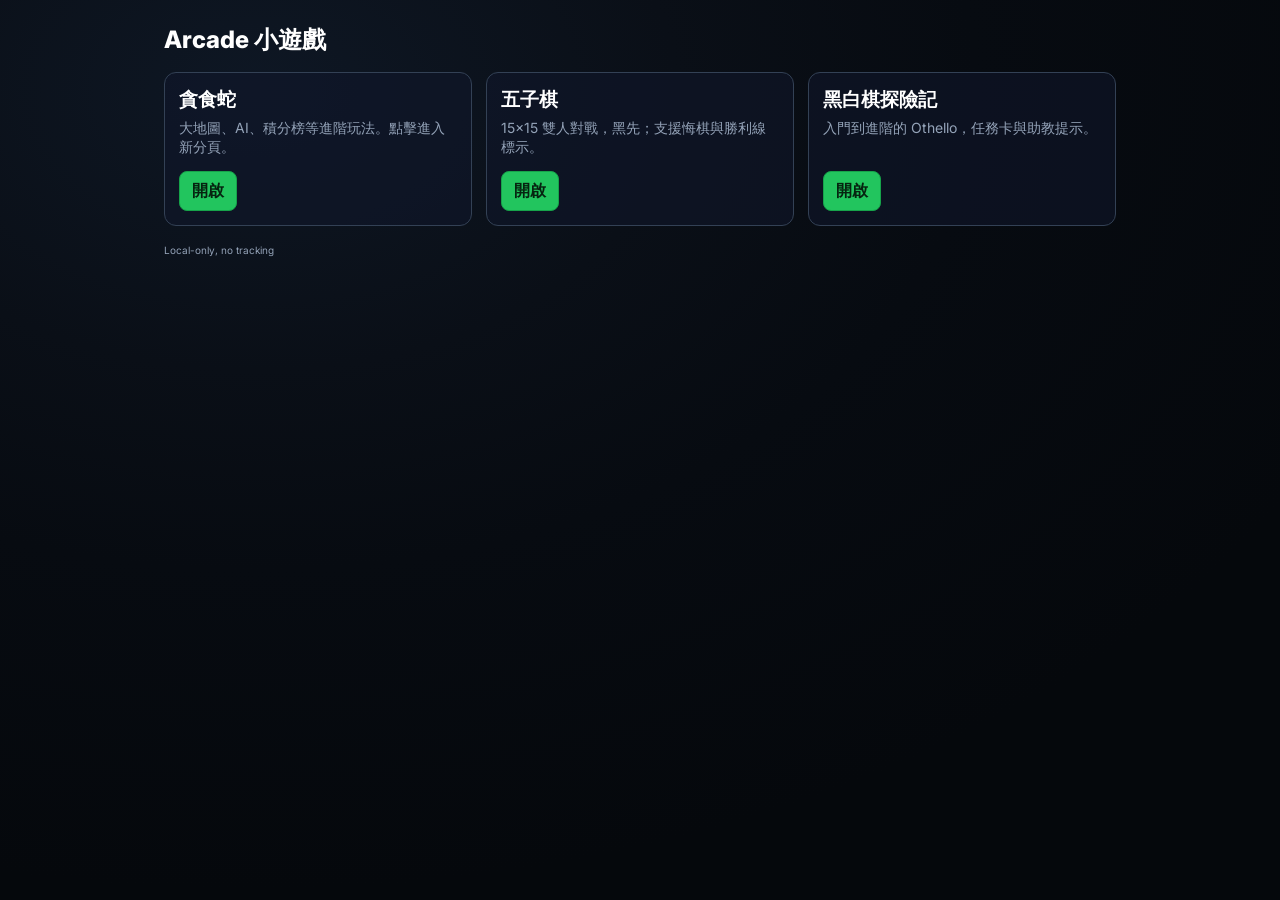
==== arcade/index.html @ 95776b34 "第一次上傳，完成貪食蛇、五子棋、黑白棋 第一次上傳，完成貪食蛇、五子棋、黑白棋" ====
﻿<!doctype html>
<html lang="zh-Hant">
<head>
  <meta charset="utf-8" />
  <meta name="viewport" content="width=device-width, initial-scale=1" />
  <title>Arcade 小遊戲集合</title>
  <link rel="preconnect" href="https://fonts.googleapis.com">
  <link rel="preconnect" href="https://fonts.gstatic.com" crossorigin>
  <link href="https://fonts.googleapis.com/css2?family=Inter:wght@400;600;800&display=swap" rel="stylesheet">
  <style>
    *{box-sizing:border-box}html,body{height:100%}body{margin:0;font-family:Inter,system-ui,-apple-system,Segoe UI,Roboto,Helvetica,Arial,'Apple Color Emoji','Segoe UI Emoji';background:radial-gradient(1200px 800px at 20% 10%,#0e1724, #0a0f17 35%, #070b11 60%, #05080c 100%);color:#e5e7eb}
    .app{max-width:1000px;margin:0 auto;padding:24px}
    h1{margin:0 0 16px;font-weight:800;font-size:24px;color:#fff}
    .grid{display:grid;grid-template-columns:repeat(auto-fill,minmax(260px,1fr));gap:14px}
    .card{border:1px solid #334155;background:rgba(15,23,42,.6);border-radius:12px;padding:14px}
    .card h3{margin:0 0 6px;color:#fff}
    .card p{margin:0 0 10px;color:#94a3b8;font-size:14px;min-height:42px}
    .card a{display:inline-block;background:#22c55e;color:#062310;text-decoration:none;padding:8px 12px;border-radius:8px;border:1px solid #16a34a;font-weight:600}
    .foot{margin-top:16px;color:#94a3b8;font-size:12px}
  </style>
</head>
<body>
  <div class="app">
    <h1>Arcade 小遊戲</h1>
      <div class="grid">
      <div class="card">
        <h3>貪食蛇</h3>
        <p>大地圖、AI、積分榜等進階玩法。點擊進入新分頁。</p>
        <a href="../snake-game/index.html">開啟</a>
      </div>
      <div class="card">
        <h3>五子棋</h3>
        <p>15x15 雙人對戰，黑先；支援悔棋與勝利線標示。</p>
        <a href="../gomoku/index.html">開啟</a>
      </div>
      <div class="card">
        <h3>黑白棋探險記</h3>
        <p>入門到進階的 Othello，任務卡與助教提示。</p>
        <a href="../othello-kids/index.html">開啟</a>
      </div>
    </div>
    <div class="foot">
      <small>Local-only, no tracking</small>
    </div>
  </div>
</body>
</html>
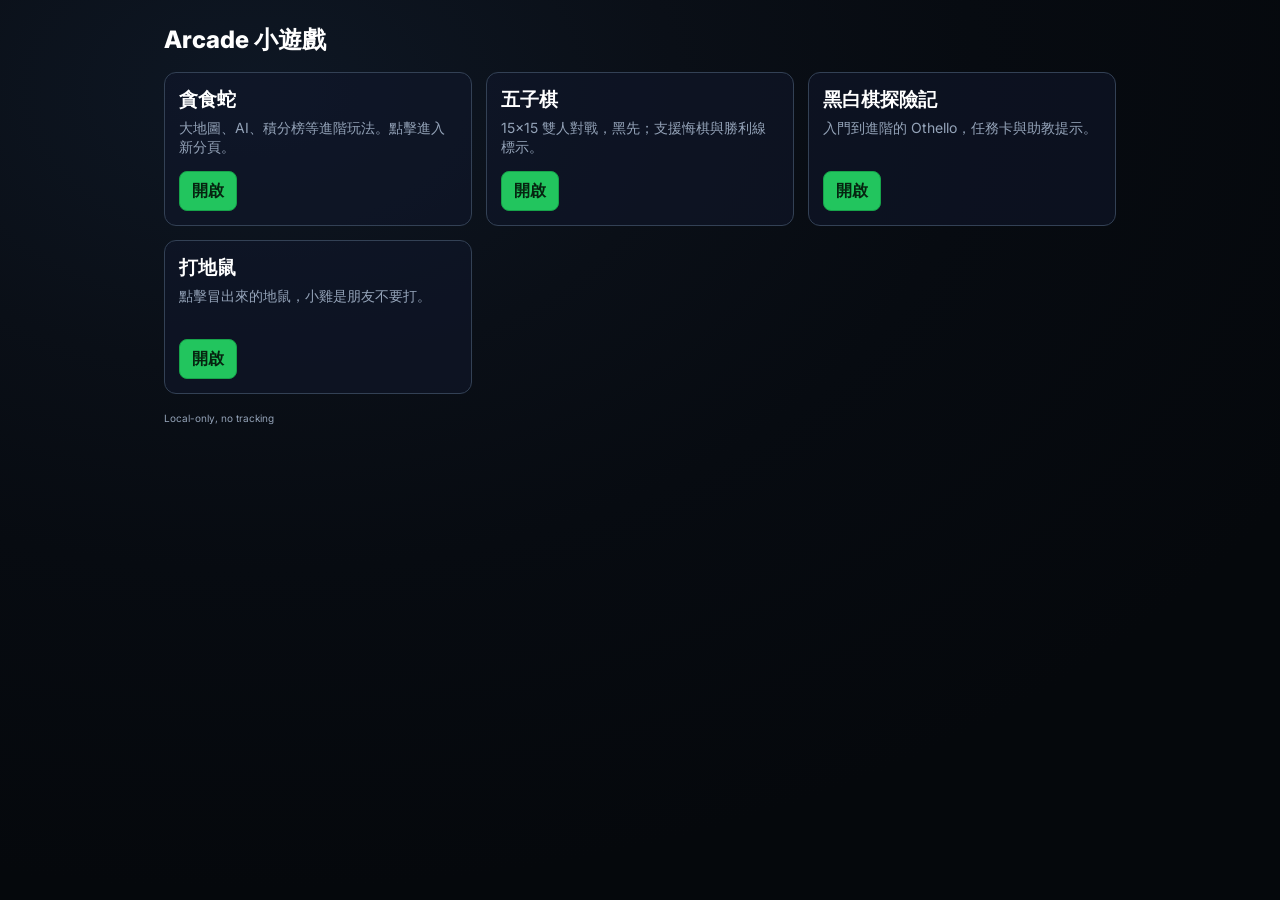
==== commit 5fd80710: "feat(whack-a-mole): add game (3x3/4x3/4x4), slower pacing, clear visuals; fix hidden handling and me" ====
--- a/arcade/index.html
+++ b/arcade/index.html
@@ -38,6 +38,11 @@
         <p>入門到進階的 Othello，任務卡與助教提示。</p>
         <a href="../othello-kids/index.html">開啟</a>
       </div>
+      <div class="card">
+        <h3>打地鼠</h3>
+        <p>點擊冒出來的地鼠，小雞是朋友不要打。</p>
+        <a href="../whack-a-mole/index.html">開啟</a>
+      </div>
     </div>
     <div class="foot">
       <small>Local-only, no tracking</small>
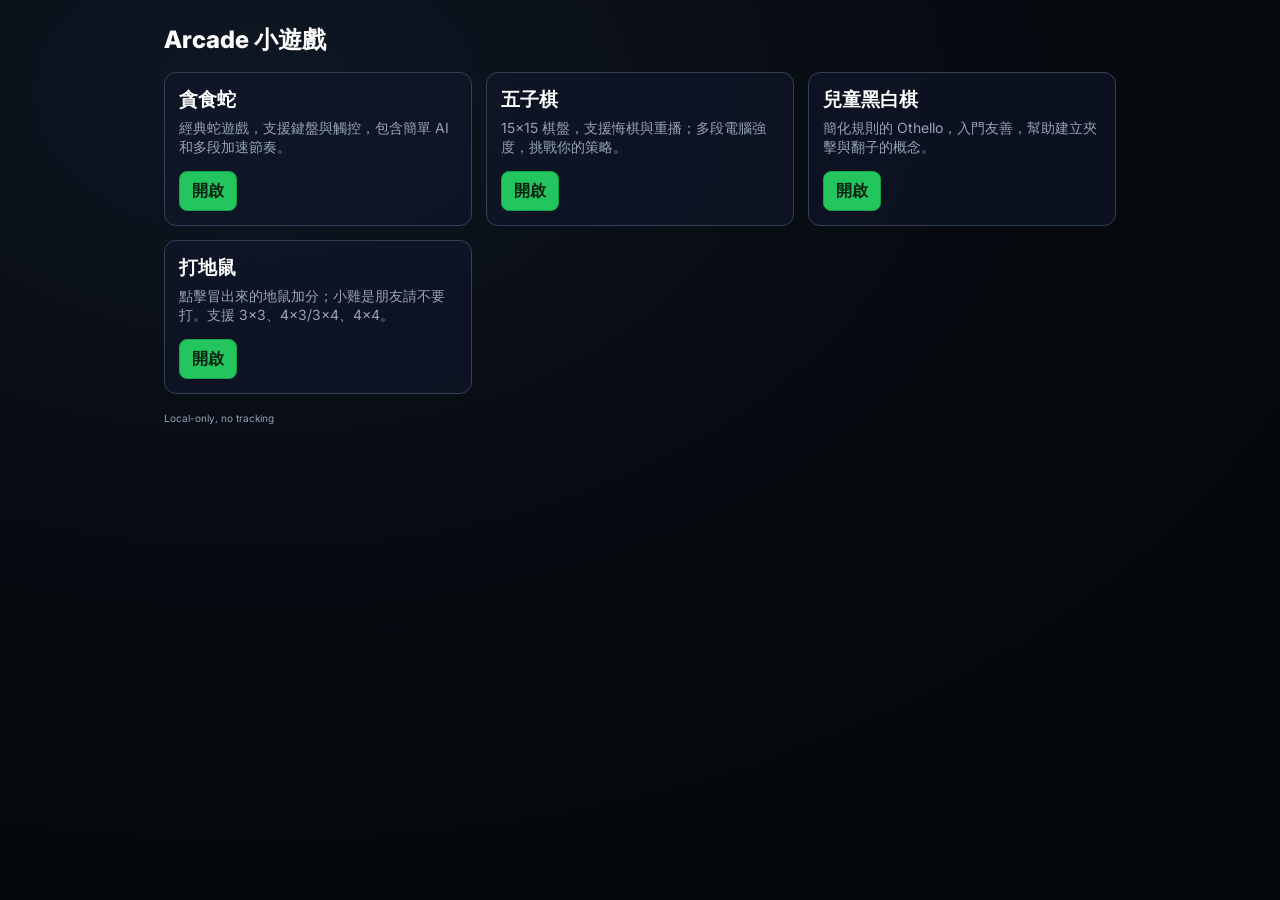
==== commit 45cb1ab4: "docs(arcade): add intros for all games; add READMEs for whack-a-mole and gomoku; refresh arcade inde" ====
--- a/arcade/index.html
+++ b/arcade/index.html
@@ -1,4 +1,4 @@
-﻿<!doctype html>
+<!doctype html>
 <html lang="zh-Hant">
 <head>
   <meta charset="utf-8" />
@@ -18,29 +18,30 @@
     .card a{display:inline-block;background:#22c55e;color:#062310;text-decoration:none;padding:8px 12px;border-radius:8px;border:1px solid #16a34a;font-weight:600}
     .foot{margin-top:16px;color:#94a3b8;font-size:12px}
   </style>
+  <meta name="color-scheme" content="dark light">
 </head>
 <body>
   <div class="app">
     <h1>Arcade 小遊戲</h1>
-      <div class="grid">
+    <div class="grid">
       <div class="card">
         <h3>貪食蛇</h3>
-        <p>大地圖、AI、積分榜等進階玩法。點擊進入新分頁。</p>
+        <p>經典蛇遊戲，支援鍵盤與觸控，包含簡單 AI 和多段加速節奏。</p>
         <a href="../snake-game/index.html">開啟</a>
       </div>
       <div class="card">
         <h3>五子棋</h3>
-        <p>15x15 雙人對戰，黑先；支援悔棋與勝利線標示。</p>
+        <p>15×15 棋盤，支援悔棋與重播；多段電腦強度，挑戰你的策略。</p>
         <a href="../gomoku/index.html">開啟</a>
       </div>
       <div class="card">
-        <h3>黑白棋探險記</h3>
-        <p>入門到進階的 Othello，任務卡與助教提示。</p>
+        <h3>兒童黑白棋</h3>
+        <p>簡化規則的 Othello，入門友善，幫助建立夾擊與翻子的概念。</p>
         <a href="../othello-kids/index.html">開啟</a>
       </div>
       <div class="card">
         <h3>打地鼠</h3>
-        <p>點擊冒出來的地鼠，小雞是朋友不要打。</p>
+        <p>點擊冒出來的地鼠加分；小雞是朋友請不要打。支援 3×3、4×3/3×4、4×4。</p>
         <a href="../whack-a-mole/index.html">開啟</a>
       </div>
     </div>
@@ -50,3 +51,4 @@
   </div>
 </body>
 </html>
+
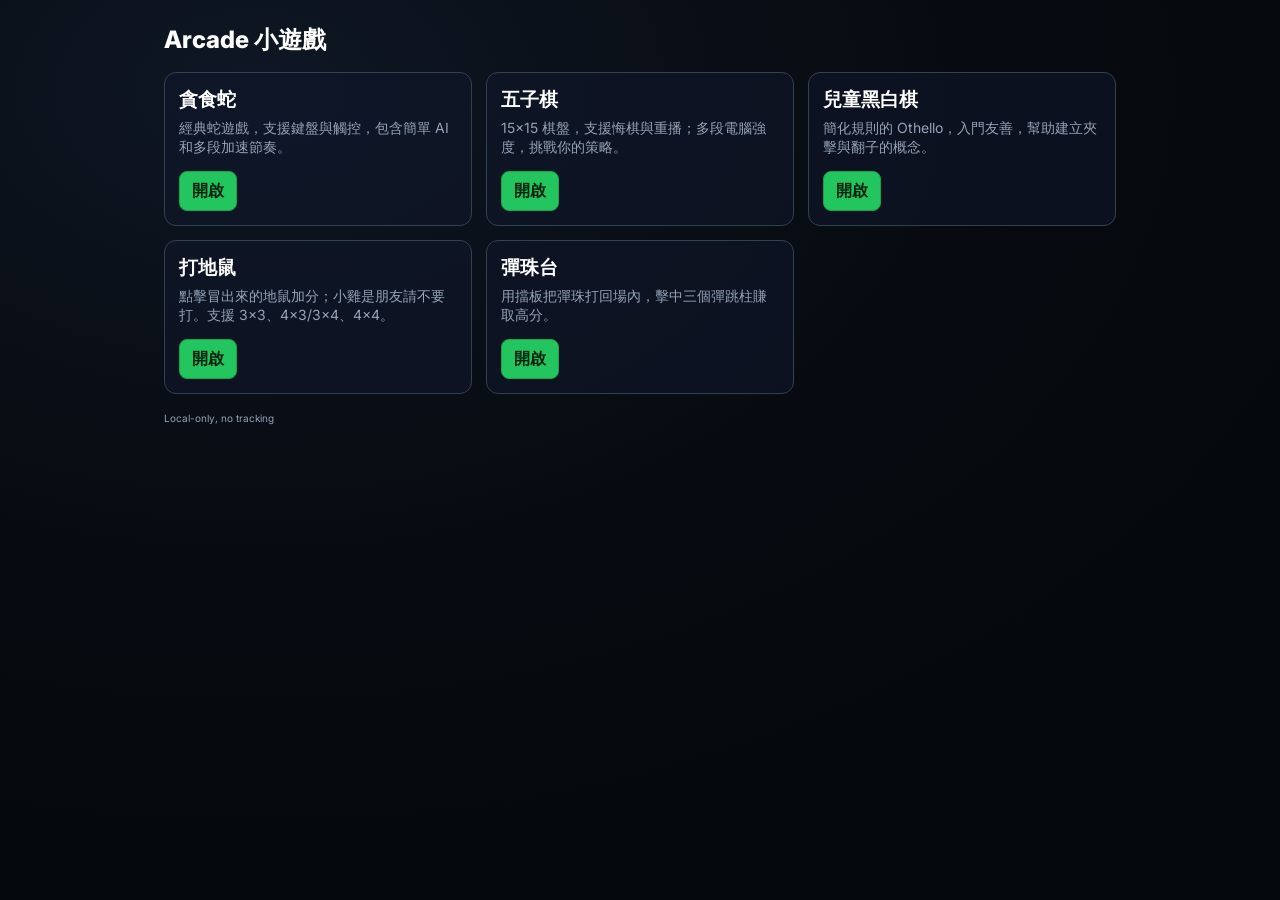
==== commit 8934eece: "Add pinball mini game" ====
--- a/arcade/index.html
+++ b/arcade/index.html
@@ -44,6 +44,11 @@
         <p>點擊冒出來的地鼠加分；小雞是朋友請不要打。支援 3×3、4×3/3×4、4×4。</p>
         <a href="../whack-a-mole/index.html">開啟</a>
       </div>
+      <div class="card">
+        <h3>彈珠台</h3>
+        <p>用擋板把彈珠打回場內，擊中三個彈跳柱賺取高分。</p>
+        <a href="../pinball/index.html">開啟</a>
+      </div>
     </div>
     <div class="foot">
       <small>Local-only, no tracking</small>
@@ -51,4 +56,3 @@
   </div>
 </body>
 </html>
-
